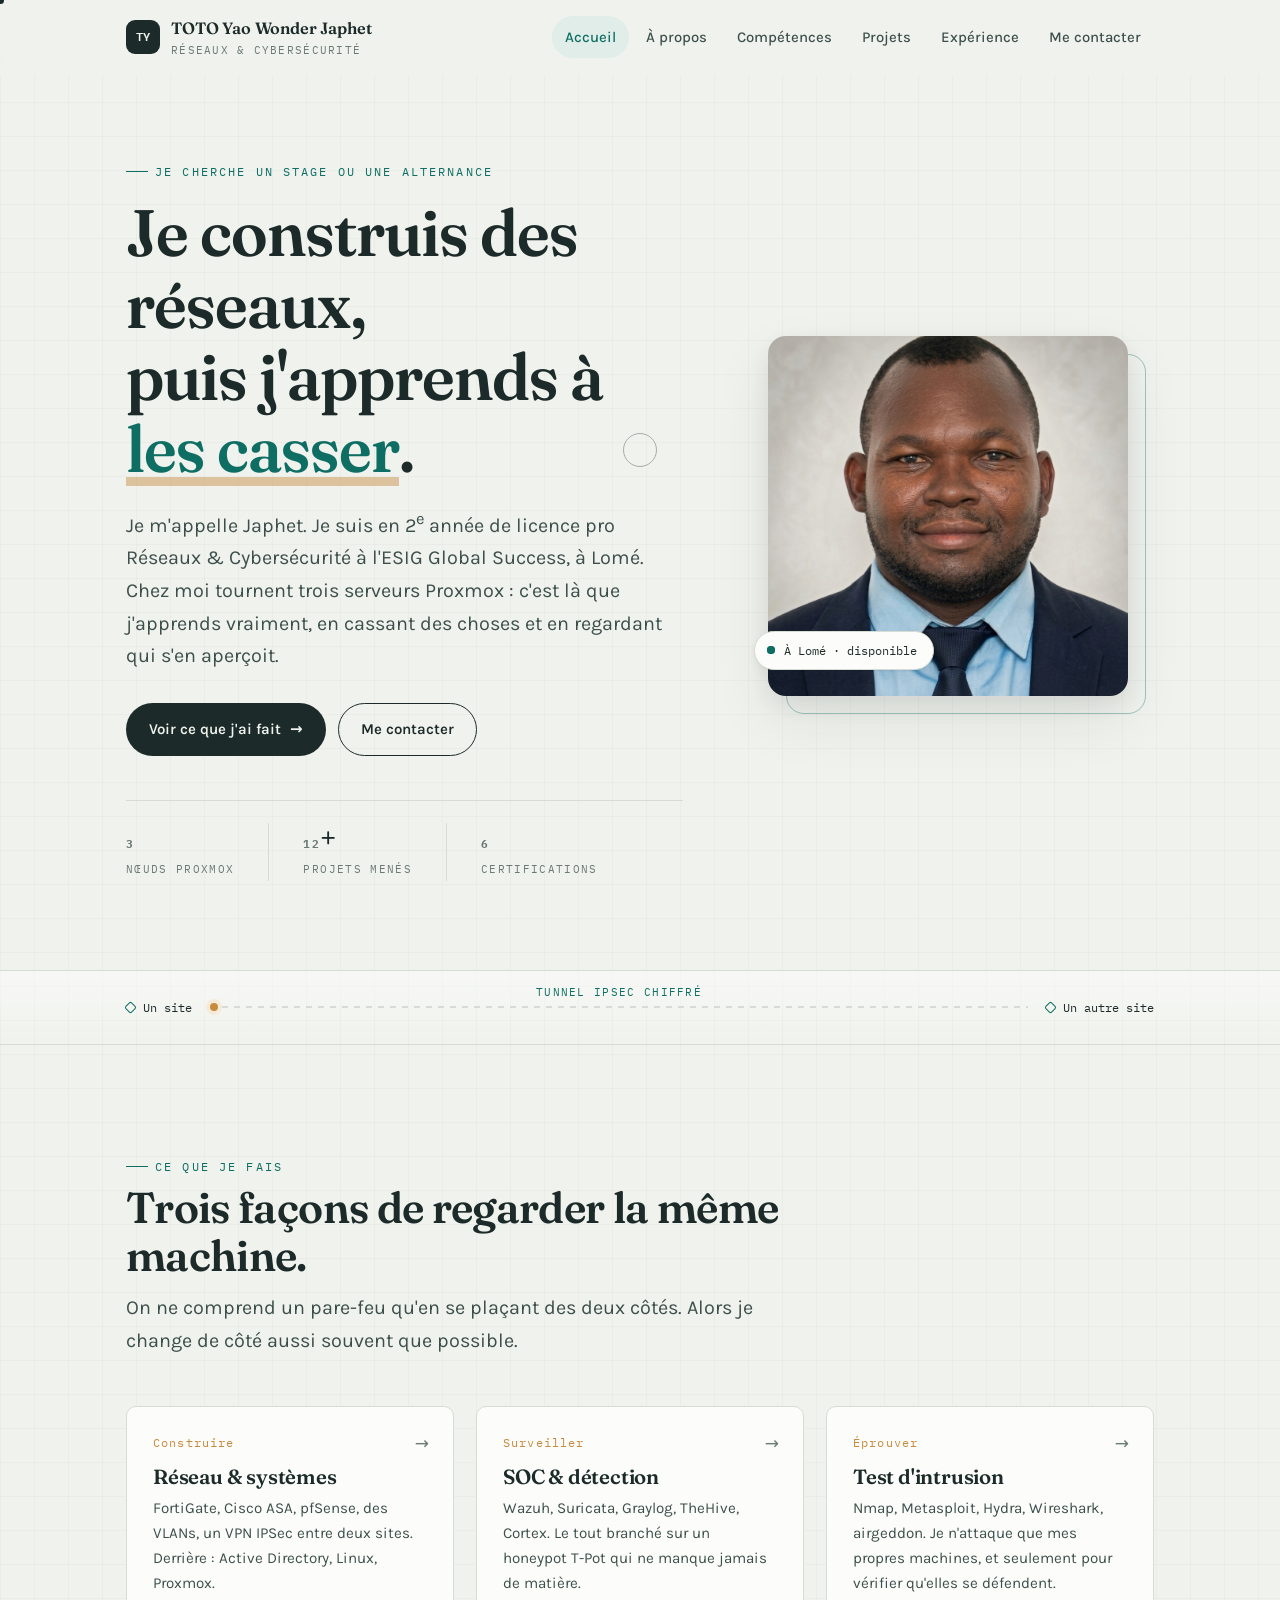
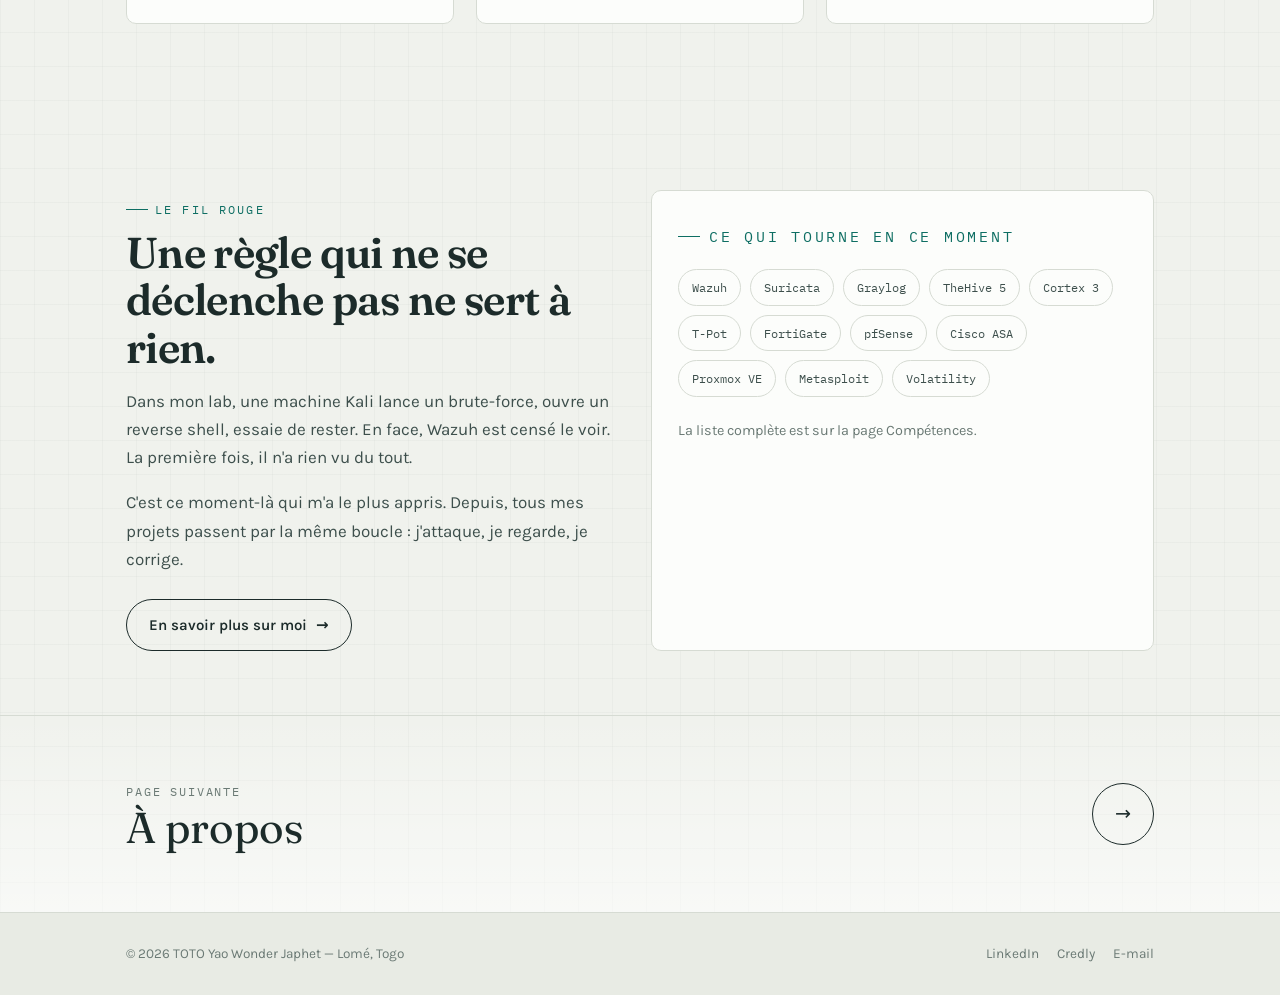
==== index.html @ e0e6c367 "Initial commit portfolio" ====
<!DOCTYPE html>
<html lang="fr">
<head>
<meta charset="utf-8">
<meta name="viewport" content="width=device-width, initial-scale=1">
<title>TOTO Yao Wonder Japhet — Réseaux &amp; Cybersécurité</title>
<meta name="description" content="Japhet, étudiant en licence pro Réseaux &amp; Cybersécurité à Lomé. Homelab Proxmox, stack SOC, firewalls, pentest. Je cherche un stage ou une alternance.">
<link rel="preconnect" href="https://fonts.googleapis.com">
<link rel="preconnect" href="https://fonts.gstatic.com" crossorigin>
<link href="https://fonts.googleapis.com/css2?family=Fraunces:opsz,wght@9..144,500;9..144,600;9..144,700&family=Karla:wght@400;500;600;700&family=IBM+Plex+Mono:wght@400;500&display=swap" rel="stylesheet">
<link rel="icon" href="data:image/svg+xml,<svg xmlns='http://www.w3.org/2000/svg' viewBox='0 0 32 32'><rect width='32' height='32' rx='8' fill='%231C2B2A'/><text x='16' y='21' font-family='monospace' font-size='13' font-weight='700' fill='%23F0F2ED' text-anchor='middle'>TY</text></svg>">
<meta property="og:type" content="website">
<meta property="og:title" content="TOTO Yao Wonder Japhet — Réseaux &amp; Cybersécurité">
<meta property="og:description" content="Japhet, étudiant en licence pro Réseaux &amp; Cybersécurité à Lomé. Homelab Proxmox, stack SOC, firewalls, pentest.">
<meta property="og:locale" content="fr_FR">
<link rel="stylesheet" href="assets/css/style.css">
</head>
<body>
<div class="progress" aria-hidden="true"></div>

<div class="cursor" aria-hidden="true"><span class="cursor__dot"></span><span class="cursor__ring"></span></div>

<a class="float-avatar" data-cursor="Accueil" href="index.html" aria-label="Revenir à l'accueil">
  <img src="assets/img/photo.png" alt="TOTO Yao Wonder Japhet" width="140" height="140">
  <span class="float-avatar__tip" aria-hidden="true">Japhet</span>
</a>
<a class="skip" href="#main">Aller au contenu</a>

<header class="site-header">
  <div class="wrap">
    <nav class="nav" aria-label="Navigation principale">
      <a class="brand" href="index.html">
        <span class="brand__mark" aria-hidden="true">TY</span>
        <span>TOTO Yao Wonder Japhet<span class="brand__sub">Réseaux &amp; Cybersécurité</span></span>
      </a>
      <button class="nav__toggle" aria-expanded="false" aria-controls="menu" aria-label="Ouvrir le menu"><span></span></button>
      <ul class="nav__links" id="menu">
        <li><a href="index.html">Accueil</a></li>
        <li><a href="apropos.html">À propos</a></li>
        <li><a href="competences.html">Compétences</a></li>
        <li><a href="projets.html">Projets</a></li>
        <li><a href="experience.html">Expérience</a></li>
        <li><a href="contact.html">Me contacter</a></li>
      </ul>
    </nav>
  </div>
</header>

<main id="main">

  <section class="hero">
    <div class="wrap hero__grid">
      <div>
        <p class="eyebrow rise">Je cherche un stage ou une alternance</p>
        <h1 class="rise" style="animation-delay:.12s">Je construis des réseaux,<br>puis j'apprends à <em>les casser</em>.</h1>
        <p class="lead rise" style="animation-delay:.24s">
          Je m'appelle Japhet. Je suis en 2<sup>e</sup> année de licence pro Réseaux &amp; Cybersécurité à l'ESIG Global Success, à Lomé.
          Chez moi tournent trois serveurs Proxmox : c'est là que j'apprends vraiment, en cassant des choses et en regardant qui s'en aperçoit.
        </p>
        <div class="hero__actions rise" style="animation-delay:.34s">
          <a class="btn" href="projets.html">Voir ce que j'ai fait <span class="btn__arrow" aria-hidden="true">→</span></a>
          <a class="btn btn--ghost" href="contact.html">Me contacter</a>
        </div>
        <div class="hero__stats rise" style="animation-delay:.44s">
          <div><b><span data-count="3">3</span></b><span>nœuds Proxmox</span></div>
          <div><b><span data-count="12">12</span>+</b><span>projets menés</span></div>
          <div><b><span data-count="6">6</span></b><span>certifications</span></div>
        </div>
      </div>

      <div class="portrait rise" style="animation-delay:.2s" data-cursor="Japhet">
        <div class="portrait__frame" aria-hidden="true"></div>
        <div class="portrait__img">
          <img src="assets/img/photo.png" alt="Portrait de TOTO Yao Wonder Japhet" width="900" height="900">
        </div>
        <div class="portrait__badge"><span class="dot" aria-hidden="true"></span> À Lomé · disponible</div>
      </div>
    </div>
  </section>

  <div class="link-strip">
    <div class="wrap link-strip__inner">
      <span class="node"><i aria-hidden="true"></i> Un site</span>
      <span class="tunnel" aria-hidden="true"><span class="tunnel__label">tunnel IPSec chiffré</span></span>
      <span class="node"><i aria-hidden="true"></i> Un autre site</span>
    </div>
  </div>

  <section class="section">
    <div class="wrap">
      <div class="section-head reveal">
        <p class="eyebrow">Ce que je fais</p>
        <h2>Trois façons de regarder la même machine.</h2>
        <p class="lead">On ne comprend un pare-feu qu'en se plaçant des deux côtés. Alors je change de côté aussi souvent que possible.</p>
      </div>

      <div class="grid grid--3">
        <a class="card card--link reveal" href="competences.html" data-cursor="Ouvrir">
          <span class="card__num">Construire</span>
          <h3>Réseau &amp; systèmes</h3>
          <p>FortiGate, Cisco ASA, pfSense, des VLANs, un VPN IPSec entre deux sites. Derrière : Active Directory, Linux, Proxmox.</p>
        </a>
        <a class="card card--link reveal" style="--d:90ms" href="projets.html#soc" data-cursor="Ouvrir">
          <span class="card__num">Surveiller</span>
          <h3>SOC &amp; détection</h3>
          <p>Wazuh, Suricata, Graylog, TheHive, Cortex. Le tout branché sur un honeypot T-Pot qui ne manque jamais de matière.</p>
        </a>
        <a class="card card--link reveal" style="--d:180ms" href="projets.html#offensif" data-cursor="Ouvrir">
          <span class="card__num">Éprouver</span>
          <h3>Test d'intrusion</h3>
          <p>Nmap, Metasploit, Hydra, Wireshark, airgeddon. Je n'attaque que mes propres machines, et seulement pour vérifier qu'elles se défendent.</p>
        </a>
      </div>
    </div>
  </section>

  <section class="section section--tight">
    <div class="wrap">
      <div class="grid grid--2">
        <div class="reveal">
          <p class="eyebrow">Le fil rouge</p>
          <h2 style="margin:.6rem 0 1rem">Une règle qui ne se déclenche pas ne sert à rien.</h2>
          <p>Dans mon lab, une machine Kali lance un brute-force, ouvre un reverse shell, essaie de rester. En face, Wazuh est censé le voir. La première fois, il n'a rien vu du tout.</p>
          <p>C'est ce moment-là qui m'a le plus appris. Depuis, tous mes projets passent par la même boucle : j'attaque, je regarde, je corrige.</p>
          <p style="margin-top:26px"><a class="btn btn--ghost" href="apropos.html">En savoir plus sur moi <span class="btn__arrow" aria-hidden="true">→</span></a></p>
        </div>
        <div class="card reveal" style="--d:120ms">
          <p class="eyebrow">Ce qui tourne en ce moment</p>
          <ul class="chips" style="margin-top:20px">
            <li class="chip">Wazuh</li><li class="chip">Suricata</li><li class="chip">Graylog</li>
            <li class="chip">TheHive 5</li><li class="chip">Cortex 3</li><li class="chip">T-Pot</li>
            <li class="chip">FortiGate</li><li class="chip">pfSense</li><li class="chip">Cisco ASA</li>
            <li class="chip">Proxmox VE</li><li class="chip">Metasploit</li><li class="chip">Volatility</li>
          </ul>
          <p style="margin-top:22px; font-size:.9rem; color:var(--muted)">La liste complète est sur la page Compétences.</p>
        </div>
      </div>
    </div>
  </section>

</main>

<section class="next">
  <div class="wrap">
    <a href="apropos.html" data-cursor="Suivant">
      <div>
        <span class="next__label">Page suivante</span>
        <div><span class="next__title">À propos</span></div>
      </div>
      <span class="next__circle" aria-hidden="true">→</span>
    </a>
  </div>
</section>

<footer class="site-footer">
  <div class="wrap site-footer__inner">
    <p>© <span id="year">2026</span> TOTO Yao Wonder Japhet — Lomé, Togo</p>
    <div class="site-footer__links">
      <a href="https://www.linkedin.com/in/yao-wonder-japjet-toto-9a17a6335" target="_blank" rel="noopener">LinkedIn</a>
      <a href="https://www.credly.com/users/yao-wonder-japhet-toto" target="_blank" rel="noopener">Credly</a>
      <a href="mailto:totowonder010@gmail.com">E-mail</a>
    </div>
  </div>
</footer>

<script src="assets/js/main.js" defer></script>
</body>
</html>
---- assets/css/style.css ----
/* =========================================================
   Portfolio — TOTO Yao Wonder Japhet
   Réseaux & Cybersécurité
   Direction : "Atelier réseau" — papier clair, encre profonde,
   accent teal + ocre. Pas de dark mode, pas de matrix.
   ========================================================= */

/* ---------- 1. Tokens ---------- */
:root {
  --paper:      #F0F2ED;
  --paper-warm: #E8EBE4;
  --surface:    #FCFDFB;
  --ink:        #1C2B2A;
  --ink-soft:   #3D4F4C;
  --muted:      #6B7A75;
  --accent:     #0E6E63;
  --accent-dim: #E0EDE9;
  --ocre:       #C68B3C;
  --ocre-dim:   #F6EBDA;
  --rule:       #D6DBD3;

  --font-display: "Fraunces", Georgia, serif;
  --font-body:    "Karla", system-ui, sans-serif;
  --font-mono:    "IBM Plex Mono", ui-monospace, monospace;

  --max: 1140px;
  --gut: clamp(20px, 5vw, 56px);

  --r-sm: 4px;
  --r-md: 10px;
  --r-lg: 18px;

  --shadow-1: 0 1px 2px rgba(28,43,42,.05), 0 4px 14px rgba(28,43,42,.05);
  --shadow-2: 0 8px 24px rgba(28,43,42,.09), 0 24px 60px rgba(28,43,42,.08);

  --ease: cubic-bezier(.22,.61,.36,1);
}

/* ---------- 2. Reset ---------- */
*, *::before, *::after { box-sizing: border-box; }
* { margin: 0; }

html { scroll-behavior: smooth; -webkit-text-size-adjust: 100%; }

body {
  font-family: var(--font-body);
  font-size: 17px;
  line-height: 1.65;
  color: var(--ink-soft);
  background: var(--paper);
  background-image:
    linear-gradient(rgba(28,43,42,.028) 1px, transparent 1px),
    linear-gradient(90deg, rgba(28,43,42,.028) 1px, transparent 1px);
  background-size: 34px 34px;
  -webkit-font-smoothing: antialiased;
  overflow-x: hidden;
}

img, svg { display: block; max-width: 100%; }
a { color: inherit; }
button { font: inherit; color: inherit; }

::selection { background: var(--accent); color: #fff; }

:focus-visible {
  outline: 2px solid var(--accent);
  outline-offset: 3px;
  border-radius: var(--r-sm);
}

/* ---------- 3. Typographie ---------- */
h1, h2, h3, h4 {
  font-family: var(--font-display);
  color: var(--ink);
  font-weight: 600;
  line-height: 1.1;
  letter-spacing: -.015em;
  font-variation-settings: "SOFT" 20, "WONK" 1;
}

h1 { font-size: clamp(2.4rem, 5.4vw, 4.1rem); }
h2 { font-size: clamp(1.8rem, 3.6vw, 2.7rem); }
h3 { font-size: 1.28rem; letter-spacing: -.01em; }

p + p { margin-top: 1em; }

.lead {
  font-size: clamp(1.05rem, 1.6vw, 1.24rem);
  color: var(--ink-soft);
  max-width: 62ch;
}

.eyebrow {
  font-family: var(--font-mono);
  font-size: .74rem;
  letter-spacing: .18em;
  text-transform: uppercase;
  color: var(--accent);
  display: inline-flex;
  align-items: center;
  gap: .6em;
}
.eyebrow::before {
  content: "";
  width: 22px; height: 1px;
  background: var(--accent);
}

.mono { font-family: var(--font-mono); }

/* ---------- 4. Layout ---------- */
.wrap {
  width: 100%;
  max-width: var(--max);
  margin-inline: auto;
  padding-inline: var(--gut);
}

.section { padding-block: clamp(56px, 8vw, 104px); }
.section--tight { padding-block: clamp(40px, 5vw, 64px); }
.section-head { max-width: 68ch; margin-bottom: clamp(28px, 4vw, 48px); }
.section-head h2 { margin: .5rem 0 .8rem; }

.grid { display: grid; gap: 22px; }
@media (min-width: 720px) {
  .grid--2 { grid-template-columns: repeat(2, 1fr); }
  .grid--3 { grid-template-columns: repeat(3, 1fr); }
}
@media (min-width: 980px) {
  .grid--3 { grid-template-columns: repeat(3, 1fr); }
}

/* ---------- 5. En-tête / navigation ---------- */
.site-header {
  position: sticky;
  top: 0;
  z-index: 60;
  background: rgba(240, 242, 237, .82);
  backdrop-filter: saturate(140%) blur(10px);
  border-bottom: 1px solid transparent;
  transition: border-color .3s var(--ease), background .3s var(--ease);
}
.site-header.is-stuck {
  border-bottom-color: var(--rule);
  background: rgba(240, 242, 237, .94);
}

.nav {
  display: flex;
  align-items: center;
  justify-content: space-between;
  gap: 20px;
  min-height: 74px;
}

.brand {
  display: inline-flex;
  align-items: center;
  gap: 11px;
  text-decoration: none;
  font-family: var(--font-display);
  font-weight: 600;
  color: var(--ink);
  font-size: 1.02rem;
  letter-spacing: -.01em;
}
.brand__mark {
  width: 34px; height: 34px;
  flex: none;
  border-radius: 9px;
  background: var(--ink);
  color: var(--paper);
  display: grid; place-items: center;
  font-family: var(--font-mono);
  font-size: .72rem;
  letter-spacing: .02em;
  transition: transform .5s var(--ease), background .3s var(--ease);
}
.brand:hover .brand__mark { transform: rotate(-8deg) scale(1.06); background: var(--accent); }
.brand__sub { display: block; font-family: var(--font-mono); font-size: .66rem; letter-spacing: .12em; text-transform: uppercase; color: var(--muted); font-weight: 400; }

.nav__links {
  display: flex;
  align-items: center;
  gap: 4px;
  list-style: none;
  padding: 0;
}
.nav__links a {
  display: block;
  padding: 9px 13px;
  border-radius: 999px;
  text-decoration: none;
  font-size: .93rem;
  font-weight: 500;
  color: var(--ink-soft);
  position: relative;
  transition: color .25s var(--ease), background .25s var(--ease);
}
.nav__links a:hover { color: var(--ink); background: rgba(255,255,255,.7); }
.nav__links a[aria-current="page"] { color: var(--accent); background: var(--accent-dim); }

.nav__toggle {
  display: none;
  width: 44px; height: 44px;
  border: 1px solid var(--rule);
  background: var(--surface);
  border-radius: 10px;
  cursor: pointer;
  position: relative;
}
.nav__toggle span, .nav__toggle span::before, .nav__toggle span::after {
  content: "";
  position: absolute;
  left: 50%; translate: -50% 0;
  width: 18px; height: 1.8px;
  background: var(--ink);
  border-radius: 2px;
  transition: transform .35s var(--ease), opacity .2s;
}
.nav__toggle span { top: 50%; margin-top: -.9px; }
.nav__toggle span::before { top: -6px; left: 0; translate: 0 0; }
.nav__toggle span::after  { top: 6px;  left: 0; translate: 0 0; }
.nav__toggle[aria-expanded="true"] span { transform: rotate(45deg); }
.nav__toggle[aria-expanded="true"] span::before { transform: rotate(-90deg) translate(6px, 0); }
.nav__toggle[aria-expanded="true"] span::after  { opacity: 0; }

@media (max-width: 900px) {
  .nav__toggle { display: block; }
  .nav__links {
    position: absolute;
    top: 100%; left: var(--gut); right: var(--gut);
    flex-direction: column;
    align-items: stretch;
    gap: 2px;
    background: var(--surface);
    border: 1px solid var(--rule);
    border-radius: var(--r-md);
    padding: 10px;
    box-shadow: var(--shadow-2);
    opacity: 0;
    transform: translateY(-8px);
    pointer-events: none;
    transition: opacity .25s var(--ease), transform .25s var(--ease);
  }
  .nav__links.is-open { opacity: 1; transform: none; pointer-events: auto; }
  .nav__links a { padding: 12px 14px; border-radius: 8px; }
}

/* ---------- 6. Boutons ---------- */
.btn {
  --bg: var(--ink);
  --fg: var(--paper);
  display: inline-flex;
  align-items: center;
  gap: .6em;
  padding: 13px 22px;
  border-radius: 999px;
  border: 1px solid transparent;
  background: var(--bg);
  color: var(--fg);
  text-decoration: none;
  font-weight: 600;
  font-size: .94rem;
  cursor: pointer;
  position: relative;
  overflow: hidden;
  isolation: isolate;
  transition: transform .3s var(--ease), box-shadow .3s var(--ease), color .3s var(--ease);
}
.btn::after {
  content: "";
  position: absolute; inset: 0;
  background: var(--accent);
  transform: scaleX(0);
  transform-origin: right;
  transition: transform .45s var(--ease);
  z-index: -1;
}
.btn:hover { transform: translateY(-2px); box-shadow: var(--shadow-2); }
.btn:hover::after { transform: scaleX(1); transform-origin: left; }
.btn:active { transform: translateY(0); }

.btn--ghost {
  --bg: transparent;
  --fg: var(--ink);
  border-color: var(--ink);
}
.btn--ghost:hover { color: var(--paper); }

.btn__arrow { transition: transform .35s var(--ease); }
.btn:hover .btn__arrow { transform: translateX(4px); }

/* ---------- 7. Hero ---------- */
.hero { position: relative; padding-block: clamp(40px, 6vw, 82px) clamp(48px, 7vw, 96px); }
.hero__grid {
  display: grid;
  gap: clamp(32px, 5vw, 60px);
  align-items: center;
}
@media (min-width: 940px) {
  .hero__grid { grid-template-columns: 1.15fr .85fr; }
}

.hero h1 { margin: 1rem 0 1.2rem; }
.hero h1 em {
  font-style: normal;
  color: var(--accent);
  position: relative;
  white-space: nowrap;
}
.hero h1 em::after {
  content: "";
  position: absolute;
  left: 0; right: 0; bottom: .06em;
  height: .13em;
  background: var(--ocre);
  opacity: .45;
  transform-origin: left;
  animation: underline-in 1s var(--ease) .7s both;
}
@keyframes underline-in { from { transform: scaleX(0); } to { transform: scaleX(1); } }

.hero__actions { display: flex; flex-wrap: wrap; gap: 12px; margin-top: 30px; }

.hero__stats {
  display: flex;
  flex-wrap: wrap;
  gap: 0;
  margin-top: 44px;
  border-top: 1px solid var(--rule);
  padding-top: 22px;
}
.hero__stats div { padding-right: 34px; margin-right: 34px; border-right: 1px solid var(--rule); }
.hero__stats div:last-child { border-right: 0; padding-right: 0; margin-right: 0; }
.hero__stats b {
  display: block;
  font-family: var(--font-display);
  font-size: 1.85rem;
  color: var(--ink);
  line-height: 1;
}
.hero__stats span { font-family: var(--font-mono); font-size: .7rem; letter-spacing: .12em; text-transform: uppercase; color: var(--muted); }

/* --- Portrait flottant --- */
.portrait { position: relative; justify-self: center; width: min(360px, 84vw); }
.portrait__frame {
  position: absolute;
  inset: 18px -18px -18px 18px;
  border: 1.5px solid var(--accent);
  border-radius: var(--r-lg);
  opacity: .35;
}
.portrait__img {
  position: relative;
  aspect-ratio: 1 / 1;
  width: 100%;
  border-radius: var(--r-lg);
  overflow: hidden;
  background: var(--paper-warm);
  box-shadow: var(--shadow-2);
  animation: float 7s ease-in-out infinite;
}
.portrait__img img {
  width: 100%; height: 100%;
  object-fit: cover;
  object-position: center 18%;
  filter: saturate(1.02) contrast(1.03);
  transition: transform 1.2s var(--ease);
}
.portrait:hover .portrait__img img { transform: scale(1.05); }

@keyframes float {
  0%, 100% { transform: translateY(0); }
  50%      { transform: translateY(-14px); }
}

.portrait__badge {
  position: absolute;
  left: -14px; bottom: 26px;
  background: var(--surface);
  border: 1px solid var(--rule);
  border-radius: 999px;
  padding: 9px 16px 9px 12px;
  display: inline-flex;
  align-items: center;
  gap: 9px;
  box-shadow: var(--shadow-1);
  font-family: var(--font-mono);
  font-size: .74rem;
  color: var(--ink);
  animation: float 7s ease-in-out infinite .8s;
}
.dot {
  width: 8px; height: 8px;
  border-radius: 50%;
  background: var(--accent);
  position: relative;
  flex: none;
}
.dot::after {
  content: "";
  position: absolute; inset: 0;
  border-radius: 50%;
  background: var(--accent);
  animation: ping 2.2s var(--ease) infinite;
}
@keyframes ping {
  0%   { transform: scale(1); opacity: .6; }
  70%, 100% { transform: scale(3); opacity: 0; }
}

/* ---------- 8. Signature : le lien site-à-site ---------- */
.link-strip {
  border-top: 1px solid var(--rule);
  border-bottom: 1px solid var(--rule);
  background: linear-gradient(180deg, rgba(255,255,255,.5), rgba(255,255,255,0));
}
.link-strip__inner {
  display: flex;
  align-items: center;
  gap: 18px;
  padding-block: 26px;
  font-family: var(--font-mono);
  font-size: .78rem;
  color: var(--muted);
  overflow: hidden;
}
.node {
  display: inline-flex;
  align-items: center;
  gap: 8px;
  color: var(--ink);
  white-space: nowrap;
}
.node i {
  width: 9px; height: 9px;
  border: 1.5px solid var(--accent);
  border-radius: 2px;
  rotate: 45deg;
  flex: none;
}
.tunnel {
  flex: 1;
  height: 2px;
  position: relative;
  background-image: linear-gradient(90deg, var(--rule) 0 6px, transparent 6px 12px);
  background-size: 12px 2px;
  min-width: 60px;
}
.tunnel::after {
  content: "";
  position: absolute;
  top: -3px; left: 0;
  width: 8px; height: 8px;
  border-radius: 50%;
  background: var(--ocre);
  box-shadow: 0 0 0 4px var(--ocre-dim);
  animation: packet 3.4s var(--ease) infinite;
}
@keyframes packet {
  0%   { left: 0; opacity: 0; }
  10%  { opacity: 1; }
  90%  { opacity: 1; }
  100% { left: calc(100% - 8px); opacity: 0; }
}
.tunnel__label {
  position: absolute;
  top: -22px; left: 50%; translate: -50% 0;
  white-space: nowrap;
  font-size: .68rem;
  letter-spacing: .12em;
  text-transform: uppercase;
  color: var(--accent);
}
@media (max-width: 700px) { .link-strip__inner { font-size: .68rem; gap: 10px; } }

/* ---------- 9. Cartes ---------- */
.card {
  background: var(--surface);
  border: 1px solid var(--rule);
  border-radius: var(--r-md);
  padding: 26px;
  position: relative;
  transition: transform .4s var(--ease), box-shadow .4s var(--ease), border-color .4s var(--ease);
}
.card:hover { transform: translateY(-4px); box-shadow: var(--shadow-2); border-color: #C5CCC1; }
.card h3 { margin-bottom: .5rem; }
.card p { font-size: .95rem; }
.card__num {
  font-family: var(--font-mono);
  font-size: .72rem;
  color: var(--ocre);
  letter-spacing: .1em;
  display: block;
  margin-bottom: 14px;
}

.card--link { text-decoration: none; display: block; }
.card--link::after {
  content: "→";
  position: absolute;
  top: 22px; right: 24px;
  color: var(--muted);
  transition: transform .35s var(--ease), color .35s var(--ease);
}
.card--link:hover::after { transform: translate(4px, -4px); color: var(--accent); }

/* ---------- 10. Compétences ---------- */
.skill-group { border-top: 1px solid var(--rule); padding-top: 26px; margin-top: 26px; }
.skill-group:first-of-type { border-top: 0; margin-top: 0; padding-top: 0; }
.skill-group__head { display: flex; align-items: baseline; justify-content: space-between; gap: 16px; flex-wrap: wrap; }
.skill-group__head span { font-family: var(--font-mono); font-size: .72rem; color: var(--muted); letter-spacing: .1em; }

.chips { display: flex; flex-wrap: wrap; gap: 9px; margin-top: 18px; padding: 0; list-style: none; }
.chip {
  font-family: var(--font-mono);
  font-size: .78rem;
  padding: 7px 13px;
  border-radius: 999px;
  background: var(--surface);
  border: 1px solid var(--rule);
  color: var(--ink-soft);
  cursor: default;
  transition: transform .25s var(--ease), border-color .25s var(--ease), color .25s var(--ease), background .25s var(--ease);
}
.chip:hover { transform: translateY(-2px); border-color: var(--accent); color: var(--accent); background: var(--accent-dim); }

.meter { margin-top: 20px; }
.meter__row { margin-bottom: 16px; }
.meter__label { display: flex; justify-content: space-between; font-size: .88rem; margin-bottom: 7px; }
.meter__label b { font-weight: 600; color: var(--ink); }
.meter__label span { font-family: var(--font-mono); font-size: .74rem; color: var(--muted); }
.meter__track { height: 6px; background: var(--paper-warm); border-radius: 999px; overflow: hidden; }
.meter__fill {
  height: 100%;
  width: 0;
  border-radius: 999px;
  background: linear-gradient(90deg, var(--accent), #2A9384);
  transition: width 1.2s var(--ease);
}

/* ---------- 11. Projets ---------- */
.filters { display: flex; flex-wrap: wrap; gap: 8px; margin-bottom: 32px; }
.filter {
  border: 1px solid var(--rule);
  background: transparent;
  border-radius: 999px;
  padding: 8px 16px;
  font-size: .85rem;
  font-weight: 500;
  cursor: pointer;
  transition: all .25s var(--ease);
}
.filter:hover { border-color: var(--ink); }
.filter.is-active { background: var(--ink); color: var(--paper); border-color: var(--ink); }

.project {
  background: var(--surface);
  border: 1px solid var(--rule);
  border-radius: var(--r-md);
  padding: 28px;
  display: flex;
  flex-direction: column;
  gap: 14px;
  transition: transform .4s var(--ease), box-shadow .4s var(--ease), opacity .3s, border-color .3s;
}
.project:hover { transform: translateY(-4px); box-shadow: var(--shadow-2); }
.project.is-hidden { display: none; }
.project__tag {
  align-self: flex-start;
  font-family: var(--font-mono);
  font-size: .68rem;
  letter-spacing: .1em;
  text-transform: uppercase;
  padding: 5px 10px;
  border-radius: var(--r-sm);
  background: var(--accent-dim);
  color: var(--accent);
}
.project__tag[data-t="offensif"] { background: var(--ocre-dim); color: #8E5C15; }
.project__tag[data-t="systemes"] { background: #E7EAF3; color: #3B4A78; }
.project ul { margin: 0; padding-left: 18px; font-size: .93rem; }
.project li { margin-bottom: 5px; }
.project li::marker { color: var(--accent); }

/* ---------- 12. Timeline ---------- */
.timeline { position: relative; padding-left: 30px; }
.timeline::before {
  content: "";
  position: absolute;
  left: 5px; top: 6px; bottom: 6px;
  width: 1px;
  background: linear-gradient(180deg, var(--accent), var(--rule));
}
.tl-item { position: relative; padding-bottom: 40px; }
.tl-item::before {
  content: "";
  position: absolute;
  left: -30px; top: 7px;
  width: 11px; height: 11px;
  border-radius: 50%;
  background: var(--surface);
  border: 2px solid var(--accent);
  transition: transform .3s var(--ease), background .3s var(--ease);
}
.tl-item:hover::before { transform: scale(1.35); background: var(--accent); }
.tl-item time { font-family: var(--font-mono); font-size: .74rem; letter-spacing: .1em; color: var(--ocre); text-transform: uppercase; }
.tl-item h3 { margin: 6px 0 4px; }
.tl-item .place { font-size: .9rem; color: var(--muted); margin-bottom: 10px; }

/* ---------- 13. Contact ---------- */
.contact-grid { display: grid; gap: 34px; }
@media (min-width: 900px) { .contact-grid { grid-template-columns: .9fr 1.1fr; } }

.social {
  display: grid;
  gap: 10px;
  list-style: none;
  padding: 0;
  margin-top: 26px;
}
.social a {
  display: flex;
  align-items: center;
  gap: 14px;
  padding: 15px 18px;
  background: var(--surface);
  border: 1px solid var(--rule);
  border-radius: var(--r-md);
  text-decoration: none;
  color: var(--ink);
  font-weight: 500;
  font-size: .95rem;
  position: relative;
  overflow: hidden;
  transition: transform .3s var(--ease), border-color .3s var(--ease);
}
.social a::before {
  content: "";
  position: absolute; left: 0; top: 0; bottom: 0;
  width: 3px;
  background: var(--accent);
  transform: scaleY(0);
  transition: transform .35s var(--ease);
}
.social a:hover { transform: translateX(5px); border-color: #C5CCC1; }
.social a:hover::before { transform: scaleY(1); }
.social svg { width: 20px; height: 20px; flex: none; color: var(--accent); }
.social small { display: block; font-weight: 400; color: var(--muted); font-family: var(--font-mono); font-size: .72rem; }
.social .ext { margin-left: auto; color: var(--muted); font-size: .9rem; transition: transform .3s var(--ease); }
.social a:hover .ext { transform: translate(3px, -3px); }

.form { background: var(--surface); border: 1px solid var(--rule); border-radius: var(--r-md); padding: clamp(22px, 3vw, 34px); }
.field { margin-bottom: 18px; }
.field label { display: block; font-size: .85rem; font-weight: 600; color: var(--ink); margin-bottom: 7px; }
.field input, .field textarea {
  width: 100%;
  font: inherit;
  font-size: .95rem;
  padding: 12px 14px;
  border: 1px solid var(--rule);
  border-radius: 8px;
  background: var(--paper);
  color: var(--ink);
  transition: border-color .25s var(--ease), box-shadow .25s var(--ease), background .25s;
}
.field input:focus, .field textarea:focus {
  outline: none;
  border-color: var(--accent);
  background: #fff;
  box-shadow: 0 0 0 4px var(--accent-dim);
}
.field textarea { resize: vertical; min-height: 130px; }
.field .err { display: none; color: #A8412B; font-size: .8rem; margin-top: 6px; }
.field.is-invalid input, .field.is-invalid textarea { border-color: #A8412B; }
.field.is-invalid .err { display: block; }

.form__note { font-size: .82rem; color: var(--muted); margin-top: 14px; }

.copy-mail {
  display: inline-flex;
  align-items: center;
  gap: 8px;
  border: 1px dashed var(--rule);
  background: var(--surface);
  border-radius: 8px;
  padding: 10px 14px;
  font-family: var(--font-mono);
  font-size: .84rem;
  cursor: pointer;
  transition: border-color .25s, color .25s;
}
.copy-mail:hover { border-color: var(--accent); color: var(--accent); }

/* ---------- 14. Suite / pied de page ---------- */
.next {
  border-top: 1px solid var(--rule);
  background: linear-gradient(180deg, rgba(255,255,255,0), rgba(255,255,255,.55));
}
.next a {
  display: flex;
  align-items: center;
  justify-content: space-between;
  gap: 20px;
  padding-block: clamp(36px, 5vw, 60px);
  text-decoration: none;
  flex-wrap: wrap;
}
.next__label { font-family: var(--font-mono); font-size: .72rem; letter-spacing: .16em; text-transform: uppercase; color: var(--muted); }
.next__title {
  font-family: var(--font-display);
  font-size: clamp(1.7rem, 4vw, 2.7rem);
  color: var(--ink);
  line-height: 1.1;
  margin-top: 6px;
  background-image: linear-gradient(var(--accent), var(--accent));
  background-size: 0% 2px;
  background-repeat: no-repeat;
  background-position: 0 100%;
  transition: background-size .5s var(--ease), color .3s var(--ease);
  display: inline;
}
.next a:hover .next__title { background-size: 100% 2px; color: var(--accent); }
.next__circle {
  width: 62px; height: 62px;
  border-radius: 50%;
  border: 1px solid var(--ink);
  display: grid; place-items: center;
  font-size: 1.2rem;
  color: var(--ink);
  flex: none;
  transition: transform .4s var(--ease), background .4s var(--ease), color .4s var(--ease);
}
.next a:hover .next__circle { background: var(--ink); color: var(--paper); transform: translateX(6px) rotate(-45deg); }

.site-footer { border-top: 1px solid var(--rule); background: var(--paper-warm); }
.site-footer__inner {
  display: flex;
  flex-wrap: wrap;
  gap: 18px;
  justify-content: space-between;
  align-items: center;
  padding-block: 30px;
  font-size: .85rem;
  color: var(--muted);
}
.site-footer__links { display: flex; gap: 18px; flex-wrap: wrap; }
.site-footer a { text-decoration: none; transition: color .25s; }
.site-footer a:hover { color: var(--accent); }

/* ---------- 15. Révélation au scroll ---------- */
.reveal {
  opacity: 0;
  transform: translateY(22px);
  transition: opacity .7s var(--ease), transform .7s var(--ease);
  transition-delay: var(--d, 0ms);
}
.reveal.is-in { opacity: 1; transform: none; }

/* Séquence d'entrée du hero */
.rise { animation: rise .9s var(--ease) both; }
.rise:nth-child(1) { animation-delay: .05s; }
@keyframes rise { from { opacity: 0; transform: translateY(18px); } to { opacity: 1; transform: none; } }

/* Barre de progression de lecture */
.progress {
  position: fixed;
  top: 0; left: 0;
  height: 2px;
  width: 0;
  background: var(--accent);
  z-index: 100;
  transition: width .1s linear;
}

/* ---------- 16. Accessibilité ---------- */
.skip {
  position: absolute;
  left: -9999px;
  top: 8px;
  background: var(--ink);
  color: var(--paper);
  padding: 10px 16px;
  border-radius: 8px;
  z-index: 200;
}
.skip:focus { left: 16px; }

.sr { position: absolute; width: 1px; height: 1px; overflow: hidden; clip: rect(0 0 0 0); white-space: nowrap; }

@media (prefers-reduced-motion: reduce) {
  html { scroll-behavior: auto; }
  *, *::before, *::after {
    animation-duration: .001ms !important;
    animation-iteration-count: 1 !important;
    transition-duration: .001ms !important;
  }
  .reveal { opacity: 1; transform: none; }
}

/* Soulignement animé des liens de texte */
.link-u {
  text-decoration: none;
  background-image: linear-gradient(var(--accent), var(--accent));
  background-size: 100% 1px;
  background-repeat: no-repeat;
  background-position: 0 100%;
  color: var(--accent);
  transition: background-size .35s var(--ease);
}
.link-u:hover { background-size: 0% 1px; background-position: 100% 100%; }

/* États du formulaire */
.form.is-sent .field, .form.is-sent button { opacity: .45; pointer-events: none; }
.form__note.is-ok  { color: var(--accent); font-weight: 600; }
.form__note.is-ko  { color: #A8412B; font-weight: 600; }

#send-btn.is-loading { pointer-events: none; opacity: .8; }
#send-btn.is-loading .btn__arrow { animation: spin .8s linear infinite; }
@keyframes spin { to { transform: rotate(360deg); } }

/* =========================================================
   17. Avatar flottant (coin haut-droit, suit le scroll)
   ========================================================= */
.float-avatar {
  position: fixed;
  top: 96px;
  right: clamp(16px, 3vw, 40px);
  z-index: 55;

  width: 68px;
  height: 68px;
  border-radius: 50%;
  overflow: visible;

  display: grid;
  place-items: center;
  text-decoration: none;

  /* état de repos : caché, on l'amène au scroll */
  opacity: 0;
  transform: translateY(-12px) scale(.85);
  pointer-events: none;
  transition: opacity .5s var(--ease), transform .5s var(--ease);
}
.float-avatar.is-visible {
  opacity: 1;
  transform: none;
  pointer-events: auto;
  animation: avatar-float 6s ease-in-out 0.6s infinite;
}

.float-avatar img {
  width: 100%;
  height: 100%;
  border-radius: 50%;
  object-fit: cover;
  object-position: center 15%;
  background: var(--paper-warm);
  border: 3px solid var(--surface);
  box-shadow: 0 2px 6px rgba(28,43,42,.10), 0 12px 30px rgba(28,43,42,.16);
  transition: transform .45s var(--ease), box-shadow .45s var(--ease);
}

/* anneau qui pulse doucement */
.float-avatar::before {
  content: "";
  position: absolute;
  inset: -5px;
  border-radius: 50%;
  border: 1.5px solid var(--accent);
  opacity: 0;
  transform: scale(.9);
  transition: opacity .4s var(--ease), transform .4s var(--ease);
}
.float-avatar:hover::before,
.float-avatar:focus-visible::before { opacity: .55; transform: scale(1); }
.float-avatar:hover img { transform: scale(1.06); box-shadow: var(--shadow-2); }

/* étiquette au survol */
.float-avatar__tip {
  position: absolute;
  right: calc(100% + 12px);
  top: 50%;
  translate: 0 -50%;
  white-space: nowrap;
  background: var(--ink);
  color: var(--paper);
  font-family: var(--font-mono);
  font-size: .72rem;
  letter-spacing: .06em;
  padding: 6px 11px;
  border-radius: 6px;
  opacity: 0;
  transform: translateX(6px);
  pointer-events: none;
  transition: opacity .3s var(--ease), transform .3s var(--ease);
}
.float-avatar:hover .float-avatar__tip,
.float-avatar:focus-visible .float-avatar__tip { opacity: 1; transform: none; }

@keyframes avatar-float {
  0%, 100% { transform: translateY(0); }
  50%      { transform: translateY(-7px); }
}

@media (max-width: 900px) {
  .float-avatar { top: auto; bottom: 20px; right: 16px; width: 52px; height: 52px; }
  .float-avatar__tip { display: none; }
}

@media (prefers-reduced-motion: reduce) {
  .float-avatar.is-visible { animation: none; }
}

/* =========================================================
   18. Accordéons (projets, compétences, certifications)
   ========================================================= */
.acc__btn {
  display: flex;
  align-items: center;
  justify-content: space-between;
  gap: 16px;
  width: 100%;
  background: none;
  border: 0;
  padding: 0;
  text-align: left;
  cursor: pointer;
  color: inherit;
}
.acc__btn:hover .acc__plus { border-color: var(--accent); color: var(--accent); }
.acc__btn:hover h3 { color: var(--accent); }
.acc__btn h3 { transition: color .25s var(--ease); }

.acc__title { display: block; }
.acc__meta {
  display: block;
  margin-top: 5px;
  font-family: var(--font-mono);
  font-size: .72rem;
  letter-spacing: .08em;
  color: var(--muted);
}

/* Bouton en ligne, plus discret (dans une carte projet) */
.acc__btn--inline {
  margin-top: auto;
  padding-top: 14px;
  border-top: 1px solid var(--rule);
}
.acc__label {
  font-family: var(--font-mono);
  font-size: .76rem;
  letter-spacing: .09em;
  text-transform: uppercase;
  color: var(--muted);
  transition: color .25s var(--ease);
}
.acc__btn--inline:hover .acc__label { color: var(--accent); }
.acc__btn[aria-expanded="true"] .acc__label { color: var(--accent); }

/* Le « + » qui devient « − » */
.acc__plus {
  position: relative;
  flex: none;
  width: 30px; height: 30px;
  border: 1px solid var(--rule);
  border-radius: 50%;
  color: var(--ink);
  transition: border-color .3s var(--ease), background .3s var(--ease),
              color .3s var(--ease), transform .4s var(--ease);
}
.acc__plus::before, .acc__plus::after {
  content: "";
  position: absolute;
  top: 50%; left: 50%;
  translate: -50% -50%;
  background: currentColor;
  border-radius: 1px;
  transition: transform .4s var(--ease), opacity .3s var(--ease);
}
.acc__plus::before { width: 11px; height: 1.6px; }
.acc__plus::after  { width: 1.6px; height: 11px; }

.acc__btn[aria-expanded="true"] .acc__plus {
  background: var(--accent);
  border-color: var(--accent);
  color: #fff;
  transform: rotate(180deg);
}
.acc__btn[aria-expanded="true"] .acc__plus::after { transform: scaleY(0); opacity: 0; }

.acc__btn:focus-visible { outline: 2px solid var(--accent); outline-offset: 4px; border-radius: 6px; }

/* Le panneau qui se déplie */
.acc__panel {
  max-height: 0;
  overflow: hidden;
  opacity: 0;
  transition: max-height .5s var(--ease), opacity .35s var(--ease), margin-top .4s var(--ease);
  margin-top: 0;
}
.acc__panel.is-open { opacity: 1; margin-top: 14px; }
.acc__panel > ul { margin-bottom: 4px; }
.acc__panel .chips { margin-top: 0; }

/* Décalage d'apparition des puces à l'ouverture */
.acc__panel.is-open > ul > li,
.acc__panel.is-open .chip {
  animation: chip-in .4s var(--ease) both;
}
.acc__panel.is-open > ul > li:nth-child(2),  .acc__panel.is-open .chip:nth-child(2)  { animation-delay: .03s; }
.acc__panel.is-open > ul > li:nth-child(3),  .acc__panel.is-open .chip:nth-child(3)  { animation-delay: .06s; }
.acc__panel.is-open > ul > li:nth-child(4),  .acc__panel.is-open .chip:nth-child(4)  { animation-delay: .09s; }
.acc__panel.is-open > ul > li:nth-child(5),  .acc__panel.is-open .chip:nth-child(5)  { animation-delay: .12s; }
.acc__panel.is-open .chip:nth-child(n+6) { animation-delay: .15s; }
@keyframes chip-in { from { opacity: 0; transform: translateY(6px); } to { opacity: 1; transform: none; } }

/* La tête de groupe devient un bouton : on neutralise l'ancien style */
.skill-group__head.acc__btn { align-items: center; }
.skill-group .acc__panel .chips { padding-top: 4px; }

@media (prefers-reduced-motion: reduce) {
  .acc__panel { transition: none; }
  .acc__panel.is-open > ul > li, .acc__panel.is-open .chip { animation: none; }
}

/* =========================================================
   19. Curseur — point + anneau qui suit avec du retard
   ========================================================= */
.cursor { display: none; }

@media (pointer: fine) {
  .cursor { display: block; }

  .cursor__dot,
  .cursor__ring {
    position: fixed;
    top: 0; left: 0;
    z-index: 999;
    pointer-events: none;
    border-radius: 50%;
    will-change: transform;
  }

  .cursor__dot {
    width: 7px; height: 7px;
    margin: -3.5px 0 0 -3.5px;
    background: var(--ink);
    transition: transform .12s var(--ease), opacity .2s;
  }

  .cursor__ring {
    width: 34px; height: 34px;
    margin: -17px 0 0 -17px;
    border: 1.4px solid var(--ink);
    opacity: .35;
    transition: width .3s var(--ease), height .3s var(--ease),
                margin .3s var(--ease), opacity .3s var(--ease),
                background .3s var(--ease), border-color .3s var(--ease);
  }

  /* survol d'un élément cliquable */
  .cursor.is-hot .cursor__ring {
    width: 58px; height: 58px;
    margin: -29px 0 0 -29px;
    opacity: 1;
    border-color: var(--accent);
    background: rgba(14,110,99,.07);
  }
  .cursor.is-hot .cursor__dot { transform: scale(0); }

  /* survol d'un champ de saisie */
  .cursor.is-text .cursor__ring {
    width: 3px; height: 30px;
    margin: -15px 0 0 -1.5px;
    border-radius: 2px;
    opacity: .5;
  }
  .cursor.is-text .cursor__dot { transform: scale(0); }

  .cursor.is-out .cursor__dot,
  .cursor.is-out .cursor__ring { opacity: 0; }

  html.has-cursor, html.has-cursor * { cursor: none !important; }
}

@media (prefers-reduced-motion: reduce) { .cursor { display: none !important; } }

/* =========================================================
   20. Transition entre les pages
   ========================================================= */
body { opacity: 1; transition: opacity .28s var(--ease); }
body.is-leaving { opacity: 0; }

@media (prefers-reduced-motion: reduce) {
  body, body.is-leaving { opacity: 1; transition: none; }
}

/* =========================================================
   21. Impression
   ========================================================= */
@media print {
  .site-header, .next, .progress, .cursor, .float-avatar,
  .filters, .acc__plus, .link-strip, .portrait__badge { display: none !important; }
  body { background: #fff; color: #000; }
  .acc__panel { max-height: none !important; opacity: 1 !important; overflow: visible; }
  .card, .project, .form { border: 1px solid #ccc; box-shadow: none; break-inside: avoid; }
  a[href^="http"]::after { content: " (" attr(href) ")"; font-size: .7em; color: #555; }
  .reveal { opacity: 1 !important; transform: none !important; }
}
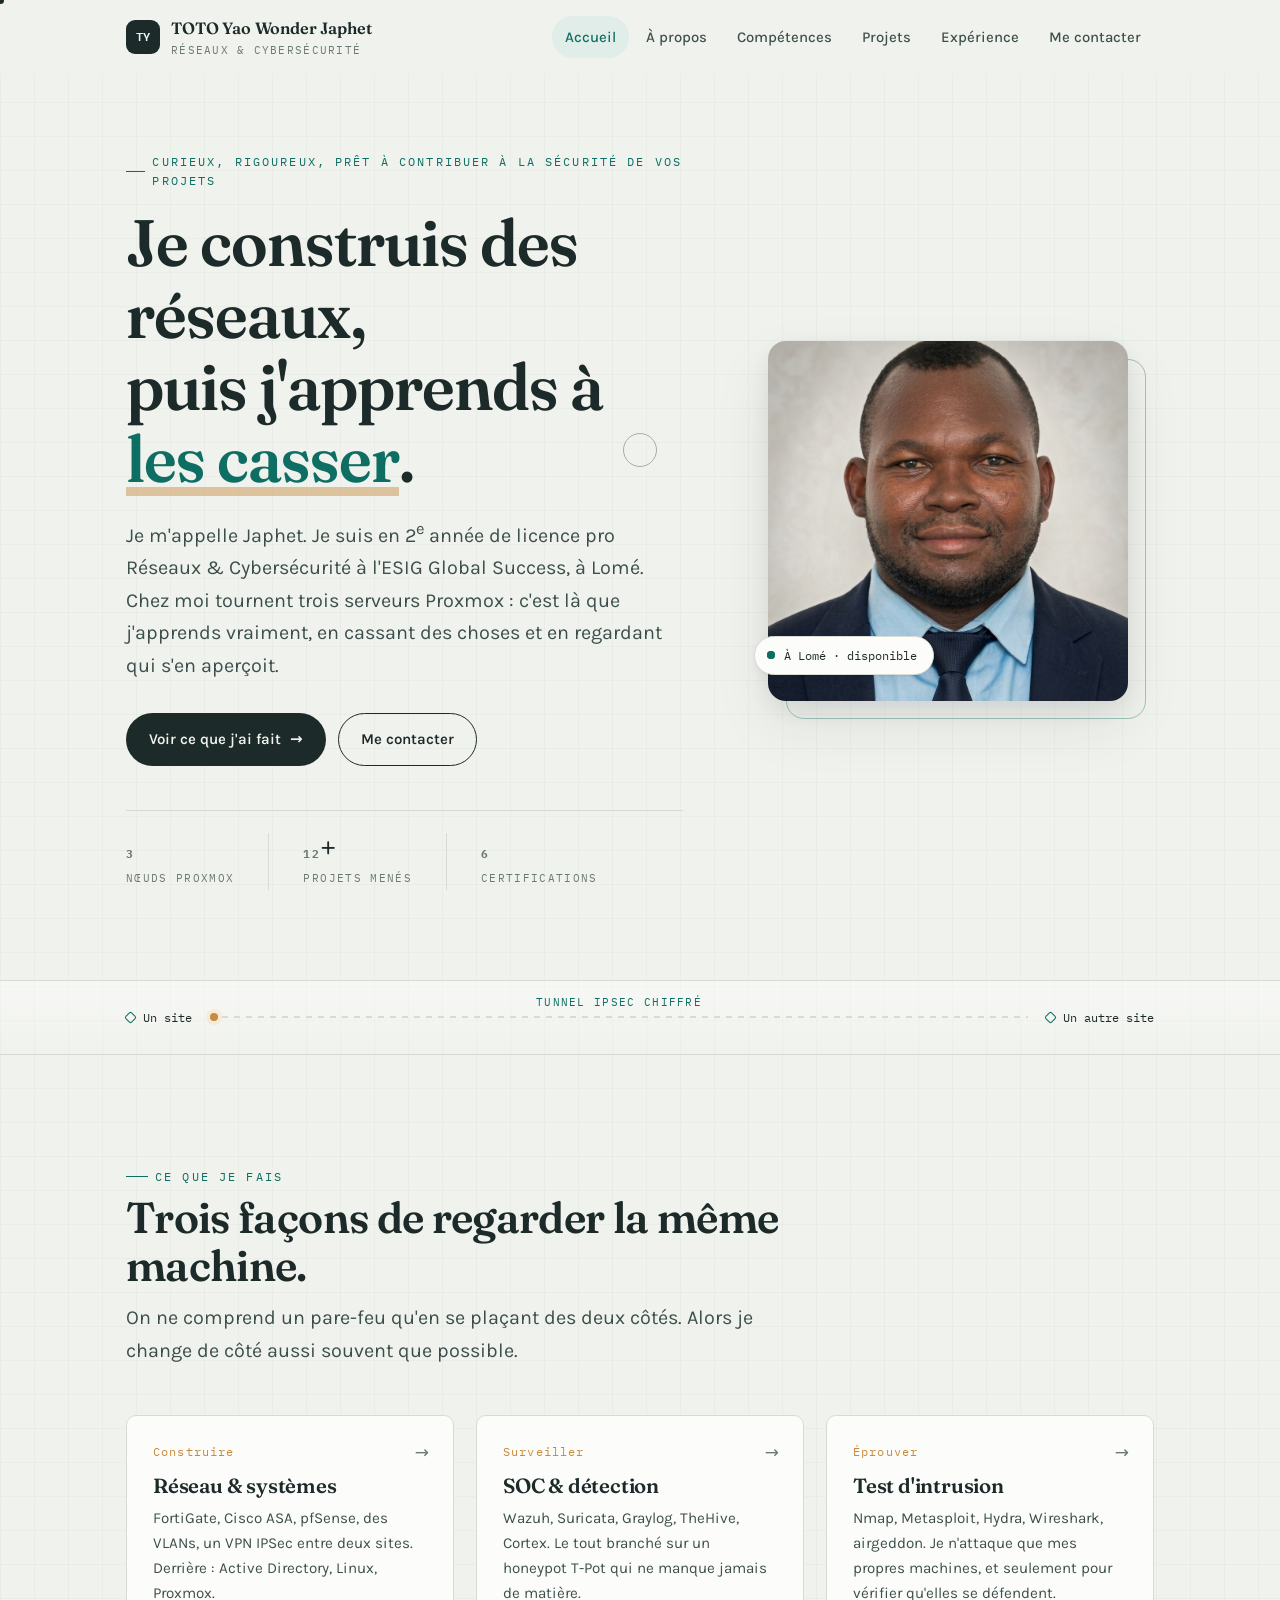
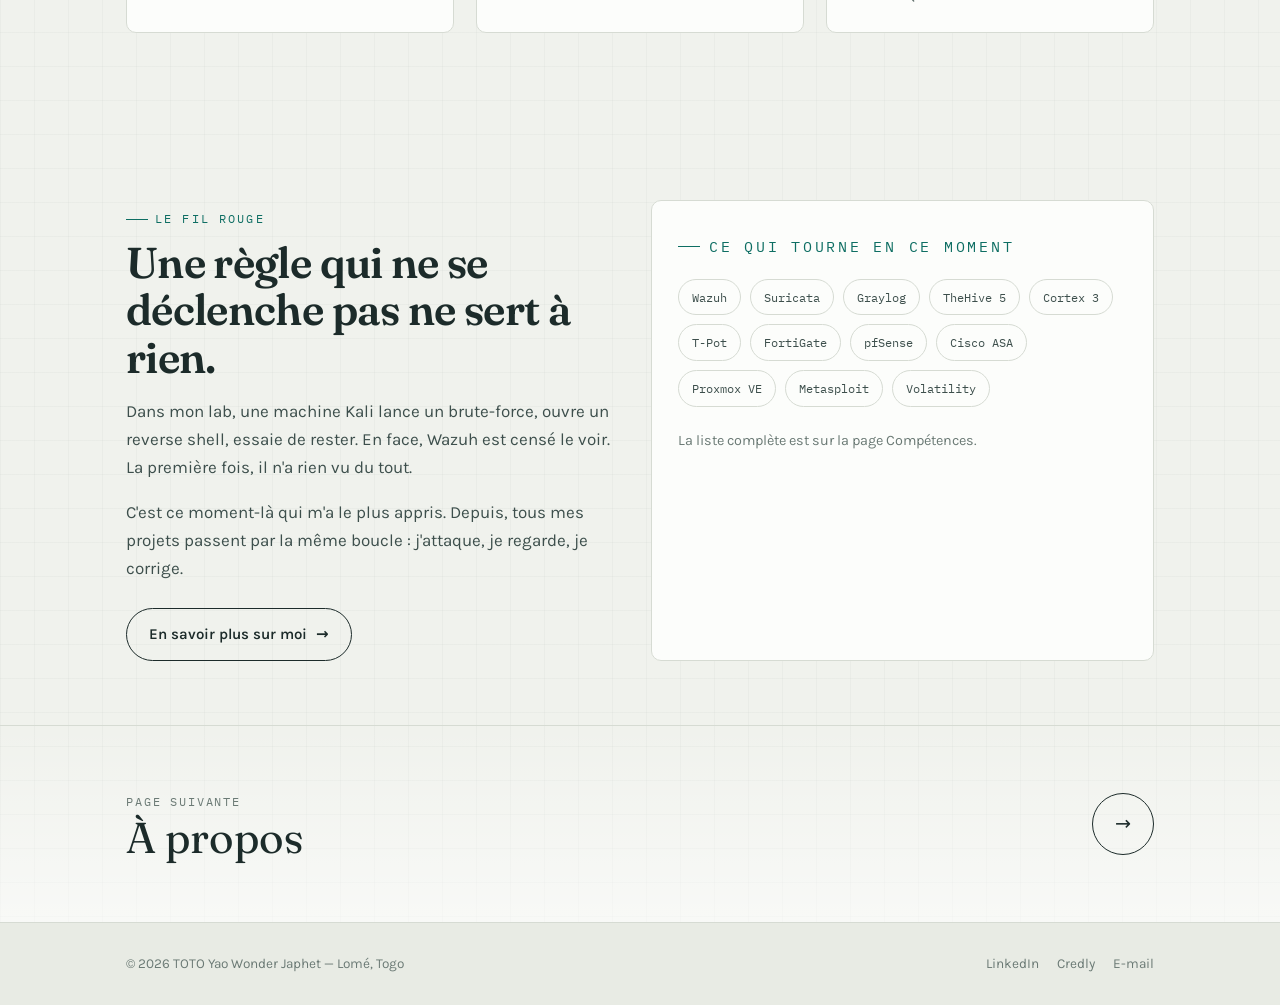
==== commit 83b7fdc4: "Update hero tagline" ====
--- a/index.html
+++ b/index.html
@@ -51,7 +51,7 @@
   <section class="hero">
     <div class="wrap hero__grid">
       <div>
-        <p class="eyebrow rise">Je cherche un stage ou une alternance</p>
+        <p class="eyebrow rise">Curieux, rigoureux, prêt à contribuer à la sécurité de vos projets</p>
         <h1 class="rise" style="animation-delay:.12s">Je construis des réseaux,<br>puis j'apprends à <em>les casser</em>.</h1>
         <p class="lead rise" style="animation-delay:.24s">
           Je m'appelle Japhet. Je suis en 2<sup>e</sup> année de licence pro Réseaux &amp; Cybersécurité à l'ESIG Global Success, à Lomé.
